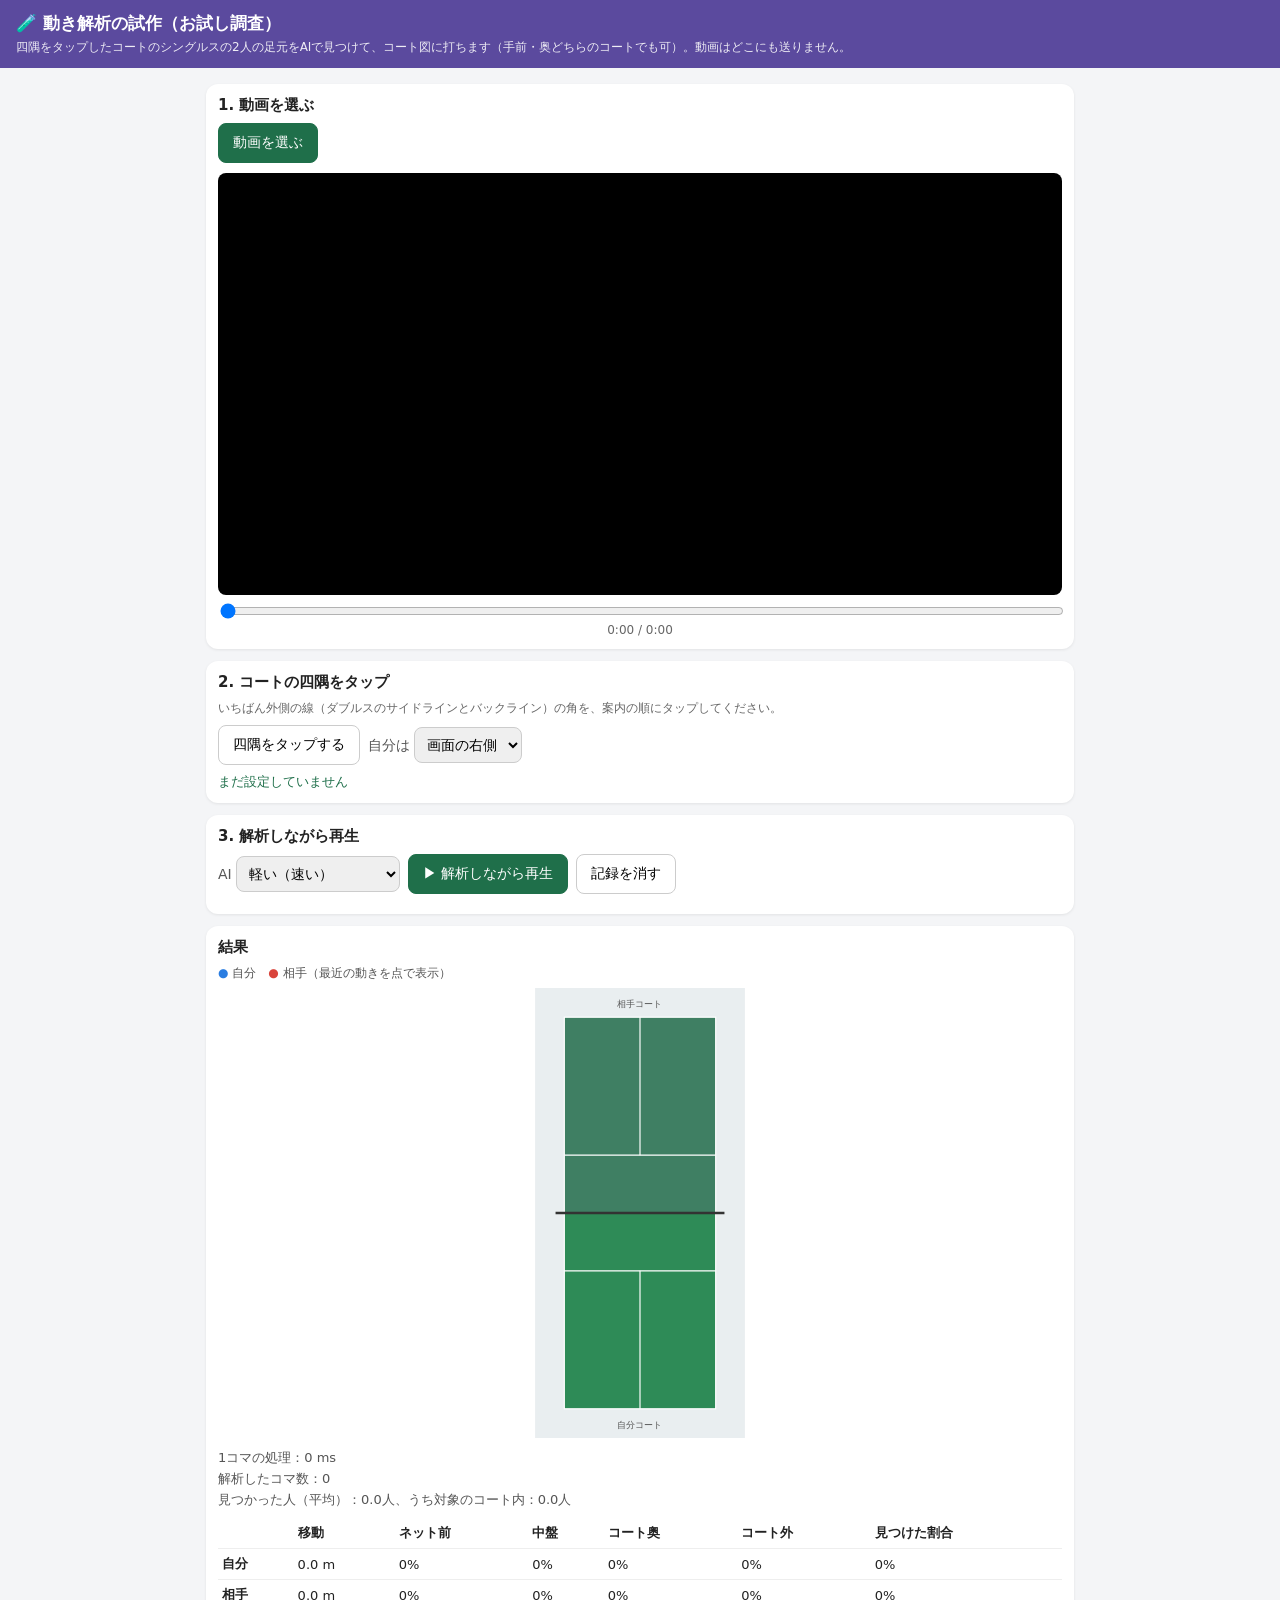
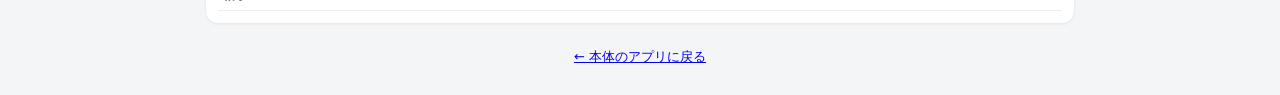
==== spike/pose/index.html @ 62de46e1 "試作ページの説明を「手前のコート」から「四隅をタップしたコート」に直す 中身はもともと、タップしたコートを対象にしている（手前・奥どちらでも可）。  Co-Authored-By: Claude Op" ====
<!DOCTYPE html>
<html lang="ja">
<head>
<meta charset="UTF-8">
<meta name="viewport" content="width=device-width, initial-scale=1">
<title>動き解析の試作</title>
<link rel="stylesheet" href="style.css">
</head>
<body>
<header>
  <h1>🧪 動き解析の試作（お試し調査）</h1>
  <p>四隅をタップしたコートのシングルスの2人の足元をAIで見つけて、コート図に打ちます（手前・奥どちらのコートでも可）。動画はどこにも送りません。</p>
</header>

<main>
  <section class="card">
    <h2>1. 動画を選ぶ</h2>
    <label class="btn primary">動画を選ぶ<input type="file" id="fileInput" accept="video/*"></label>
    <div class="video-wrap">
      <video id="video" playsinline muted></video>
      <canvas id="overlay"></canvas>
    </div>
    <input type="range" id="seek" min="0" max="0" step="0.1" value="0">
    <div class="time" id="time">0:00 / 0:00</div>
  </section>

  <section class="card">
    <h2>2. コートの四隅をタップ</h2>
    <p class="note">いちばん外側の線（ダブルスのサイドラインとバックライン）の角を、案内の順にタップしてください。</p>
    <div class="row">
      <button class="btn" id="calibBtn">四隅をタップする</button>
      <label class="select">自分は
        <select id="meSide">
          <option value="right">画面の右側</option>
          <option value="left">画面の左側</option>
        </select>
      </label>
    </div>
    <p class="status" id="calibStatus">まだ設定していません</p>
  </section>

  <section class="card">
    <h2>3. 解析しながら再生</h2>
    <div class="row">
      <label class="select">AI
        <select id="model">
          <option value="lite">軽い（速い）</option>
          <option value="full">精度が高い（重い）</option>
        </select>
      </label>
      <button class="btn primary" id="runBtn">▶ 解析しながら再生</button>
      <button class="btn" id="resetBtn">記録を消す</button>
    </div>
    <p class="status" id="runStatus"></p>
  </section>

  <section class="card">
    <h2>結果</h2>
    <p class="legend"><span class="me">●</span> 自分　<span class="opp">●</span> 相手（最近の動きを点で表示）</p>
    <svg id="court" xmlns="http://www.w3.org/2000/svg"></svg>
    <div id="stats"></div>
  </section>

  <p class="back"><a href="../../">← 本体のアプリに戻る</a></p>
</main>

<!-- 本体の部品をそのまま使う：コートの寸法、エリアの判定、コート図 -->
<script src="../../js/settings.js"></script>
<script src="../../js/rules.js"></script>
<script src="../../js/court.js"></script>
<script type="module" src="js/main.js"></script>
</body>
</html>
---- spike/pose/style.css ----
* { box-sizing: border-box; }
body { margin: 0; font-family: system-ui, -apple-system, "Hiragino Sans", "Yu Gothic UI", sans-serif; background: #f4f5f7; color: #222; }
header { padding: 12px 16px; background: #5b4a9e; color: #fff; }
header h1 { margin: 0 0 4px; font-size: 17px; }
header p { margin: 0; font-size: 12px; opacity: .9; }
main { max-width: 900px; margin: 0 auto; padding: 16px; display: grid; gap: 12px; }
.card { background: #fff; border-radius: 12px; padding: 12px; box-shadow: 0 1px 3px rgba(0,0,0,.08); }
.card h2 { margin: 0 0 8px; font-size: 15px; }
.note { margin: 0 0 8px; font-size: 12px; color: #666; }
.row { display: flex; flex-wrap: wrap; gap: 8px; align-items: center; }
.btn { display: inline-block; padding: 10px 14px; border: 1px solid #ccc; border-radius: 8px; background: #fff; font-size: 14px; cursor: pointer; }
.btn.primary { background: #1f6f4a; border-color: #1f6f4a; color: #fff; }
.btn input { display: none; }
.select { font-size: 14px; color: #555; }
.select select { padding: 8px; font-size: 14px; border: 1px solid #ccc; border-radius: 8px; }
.video-wrap { position: relative; margin-top: 10px; background: #000; border-radius: 8px; overflow: hidden; }
.video-wrap video { display: block; width: 100%; }
.video-wrap canvas { position: absolute; inset: 0; width: 100%; height: 100%; touch-action: manipulation; }
#seek { width: 100%; margin-top: 8px; }
.time { text-align: center; font-size: 12px; color: #666; font-variant-numeric: tabular-nums; }
.status { margin: 8px 0 0; font-size: 13px; color: #1f6f4a; }
.legend { margin: 0 0 6px; font-size: 12px; color: #555; }
.legend .me { color: #2a7de1; } .legend .opp { color: #d9443b; }
#court { display: block; width: 100%; max-width: 260px; height: 50vh; margin: 0 auto; }
#stats { font-size: 13px; margin-top: 10px; }
#stats table { width: 100%; border-collapse: collapse; }
#stats th, #stats td { padding: 6px 4px; border-bottom: 1px solid #eee; text-align: left; font-variant-numeric: tabular-nums; }
#stats .perf { color: #555; margin: 0 0 8px; line-height: 1.6; }
.back { text-align: center; font-size: 13px; }
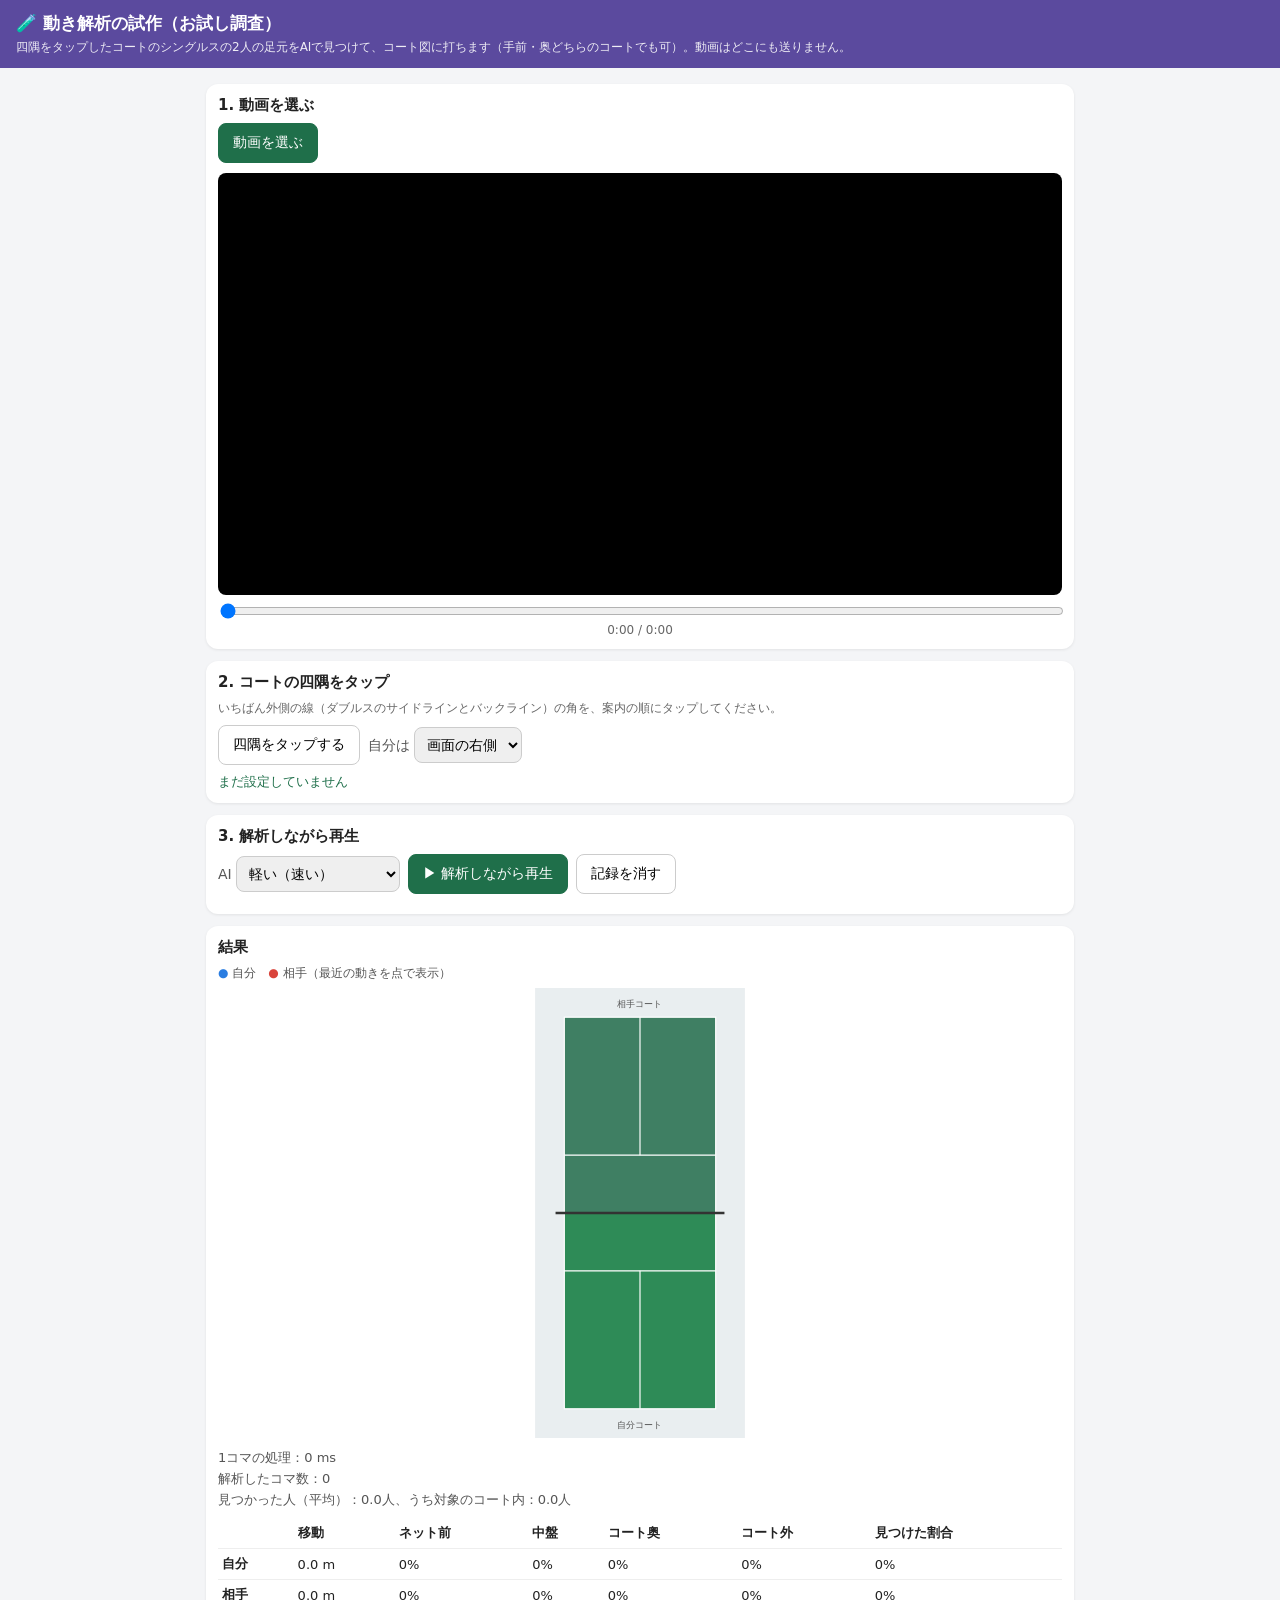
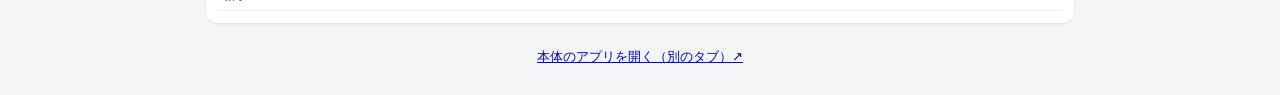
==== commit fc95b082: "試作：位置が間違った場所で止まる不具合を直し、解析結果を守る - 「遠すぎる位置は見間違い」の判定を、固定の3mから経過時間に応じた距離（8m/秒＋1m）に変更 - 続けて3回遠くに見つかったら、そち" ====
--- a/spike/pose/index.html
+++ b/spike/pose/index.html
@@ -61,7 +61,8 @@
     <div id="stats"></div>
   </section>
 
-  <p class="back"><a href="../../">← 本体のアプリに戻る</a></p>
+  <!-- 試作ページは結果を保存しないので、本体は別のタブで開く（この画面と解析結果を残すため） -->
+  <p class="back"><a href="../../" target="_blank" rel="noopener">本体のアプリを開く（別のタブ）↗</a></p>
 </main>
 
 <!-- 本体の部品をそのまま使う：コートの寸法、エリアの判定、コート図 -->
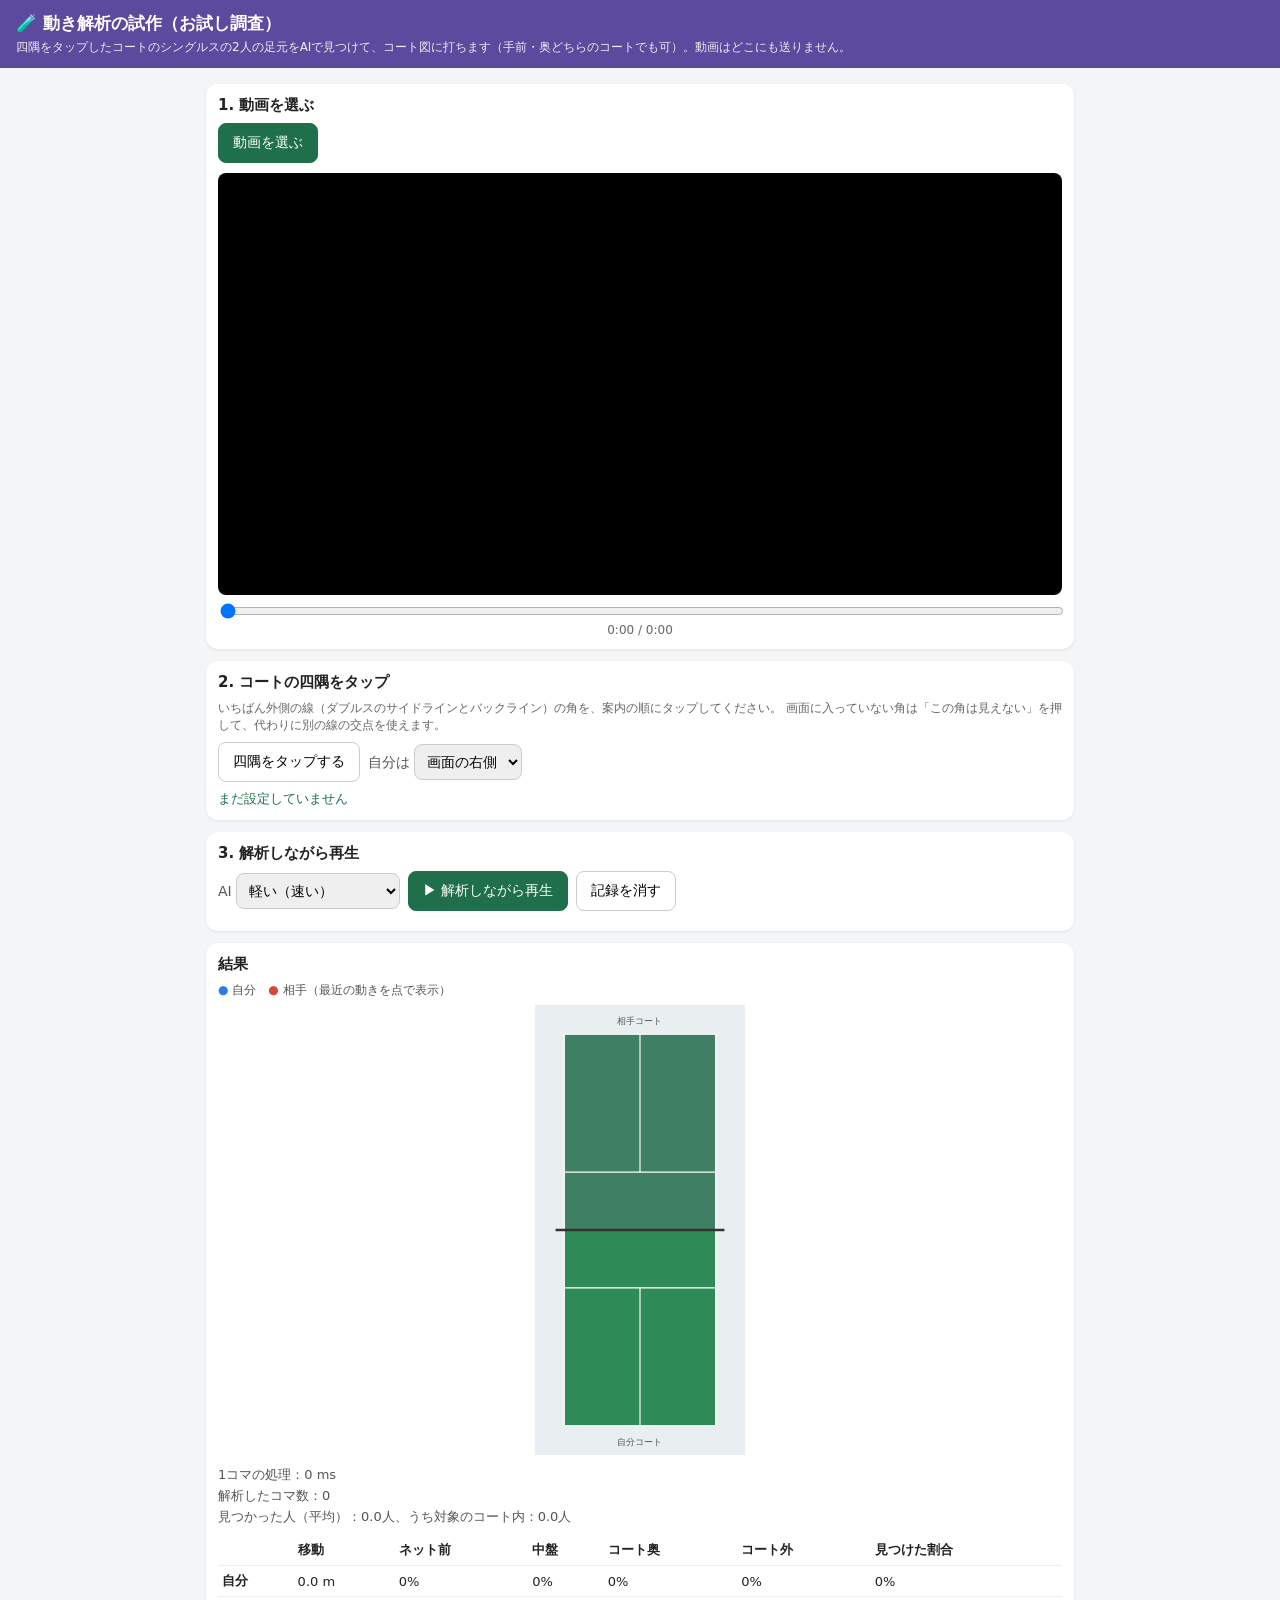
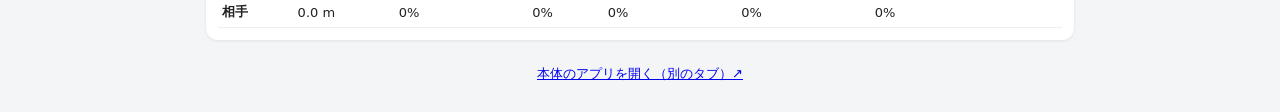
==== commit 2429c27a: "試作：隠れている角の代わりに、別の線の交点を使えるようにする - 四隅をタップする途中で「この角は見えない」を押すと、小さいコート図（動画と同じ向き）が出る - 図の上で代わりの交点を選び（近くの交点" ====
--- a/spike/pose/index.html
+++ b/spike/pose/index.html
@@ -26,9 +26,11 @@
 
   <section class="card">
     <h2>2. コートの四隅をタップ</h2>
-    <p class="note">いちばん外側の線（ダブルスのサイドラインとバックライン）の角を、案内の順にタップしてください。</p>
+    <p class="note">いちばん外側の線（ダブルスのサイドラインとバックライン）の角を、案内の順にタップしてください。
+      画面に入っていない角は「この角は見えない」を押して、代わりに別の線の交点を使えます。</p>
     <div class="row">
       <button class="btn" id="calibBtn">四隅をタップする</button>
+      <button class="btn" id="hiddenBtn" hidden>この角は見えない</button>
       <label class="select">自分は
         <select id="meSide">
           <option value="right">画面の右側</option>
@@ -36,6 +38,8 @@
         </select>
       </label>
     </div>
+    <!-- 代わりの点を選ぶコート図（動画と同じ向き） -->
+    <svg id="pointPicker" xmlns="http://www.w3.org/2000/svg" hidden></svg>
     <p class="status" id="calibStatus">まだ設定していません</p>
   </section>
 
--- a/spike/pose/style.css
+++ b/spike/pose/style.css
@@ -19,6 +19,8 @@
 #seek { width: 100%; margin-top: 8px; }
 .time { text-align: center; font-size: 12px; color: #666; font-variant-numeric: tabular-nums; }
 .status { margin: 8px 0 0; font-size: 13px; color: #1f6f4a; }
+.btn[hidden], #pointPicker[hidden] { display: none; }
+#pointPicker { display: block; width: 100%; max-width: 520px; margin: 10px auto 0; touch-action: manipulation; cursor: pointer; }
 .legend { margin: 0 0 6px; font-size: 12px; color: #555; }
 .legend .me { color: #2a7de1; } .legend .opp { color: #d9443b; }
 #court { display: block; width: 100%; max-width: 260px; height: 50vh; margin: 0 auto; }
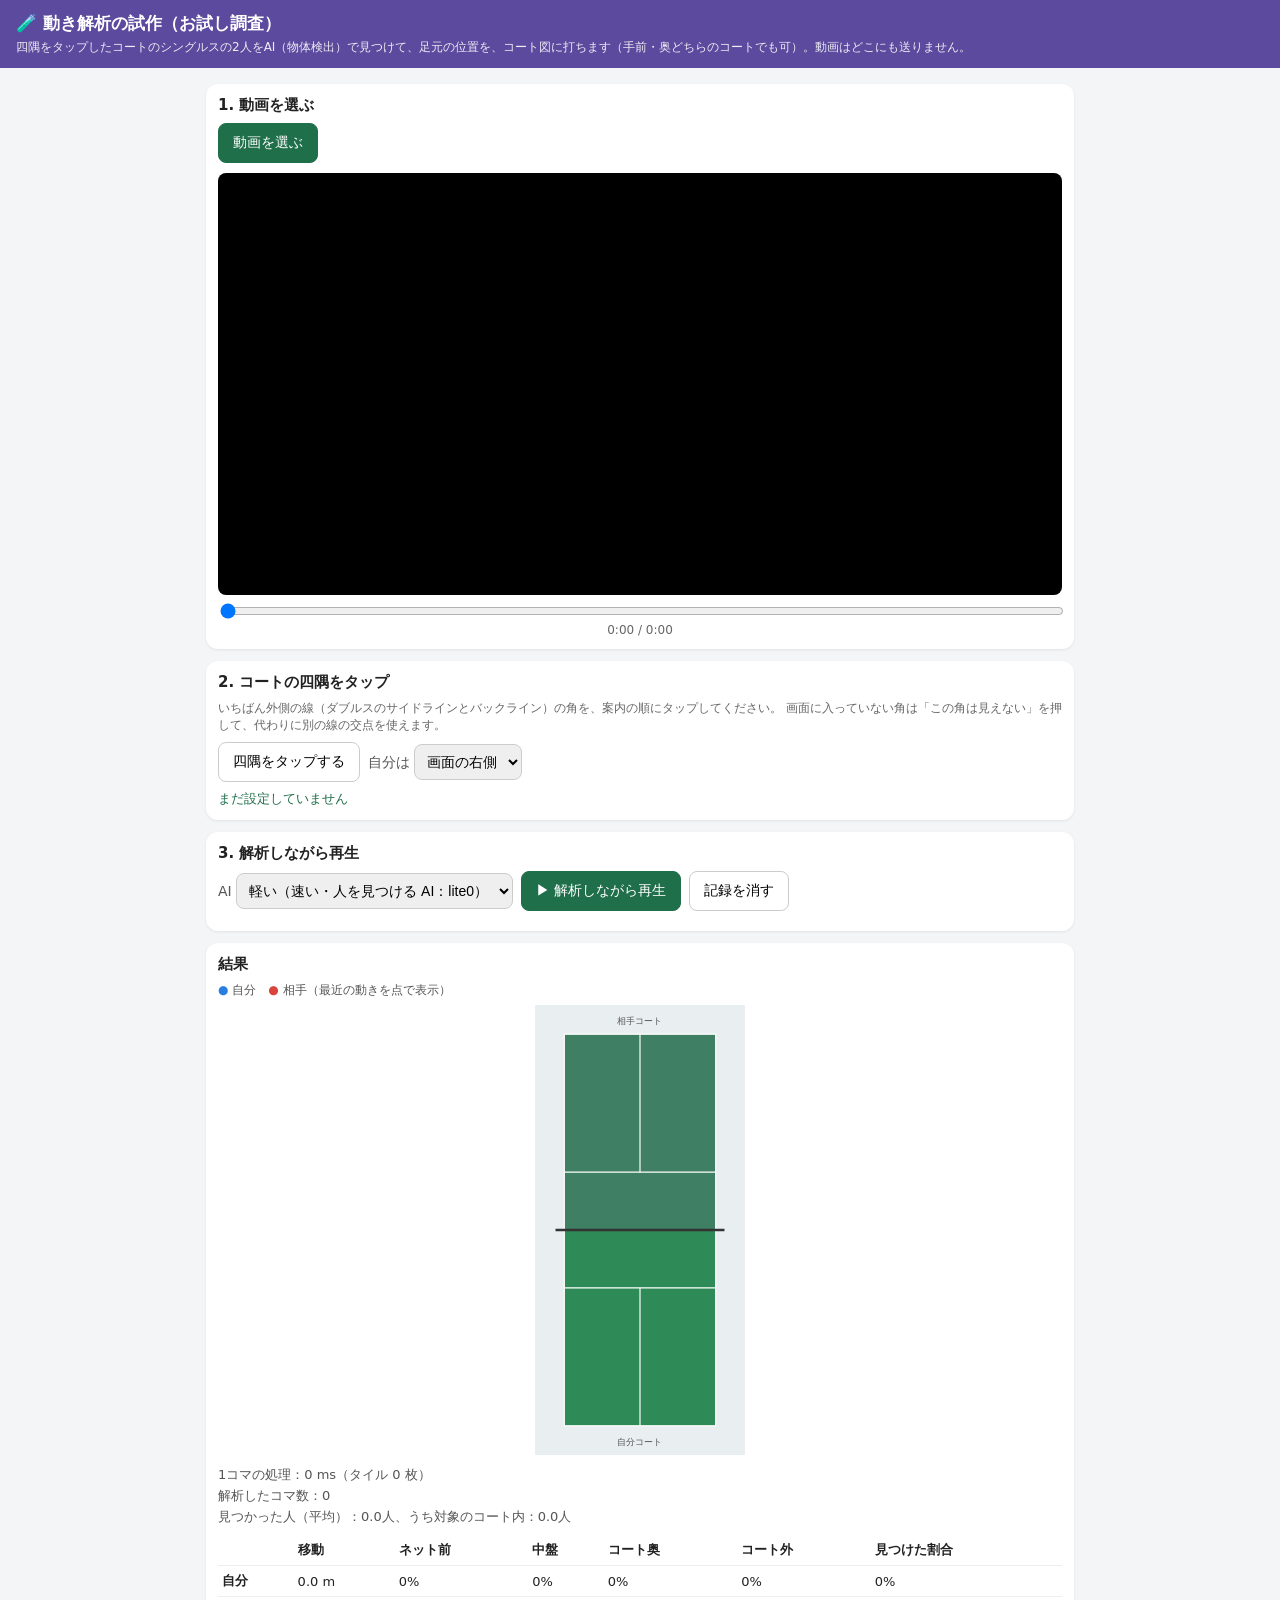
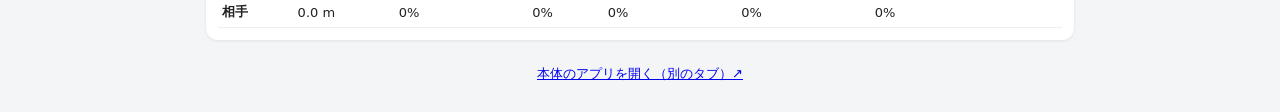
==== commit ba8fe949: "試作：人を見つける AI を物体検出に変え、対象のコートのまわりだけをタイルに分けて解析する 実際の動画（体育館を2階から撮影、人が多く小さい）で、姿勢推定は0〜1人しか見つけられなかった。 - 人を" ====
--- a/spike/pose/index.html
+++ b/spike/pose/index.html
@@ -9,7 +9,7 @@
 <body>
 <header>
   <h1>🧪 動き解析の試作（お試し調査）</h1>
-  <p>四隅をタップしたコートのシングルスの2人の足元をAIで見つけて、コート図に打ちます（手前・奥どちらのコートでも可）。動画はどこにも送りません。</p>
+  <p>四隅をタップしたコートのシングルスの2人をAI（物体検出）で見つけて、足元の位置を、コート図に打ちます（手前・奥どちらのコートでも可）。動画はどこにも送りません。</p>
 </header>
 
 <main>
@@ -48,8 +48,8 @@
     <div class="row">
       <label class="select">AI
         <select id="model">
-          <option value="lite">軽い（速い）</option>
-          <option value="full">精度が高い（重い）</option>
+          <option value="lite">軽い（速い・人を見つける AI：lite0）</option>
+          <option value="full">精度が高い（重い・lite2）</option>
         </select>
       </label>
       <button class="btn primary" id="runBtn">▶ 解析しながら再生</button>
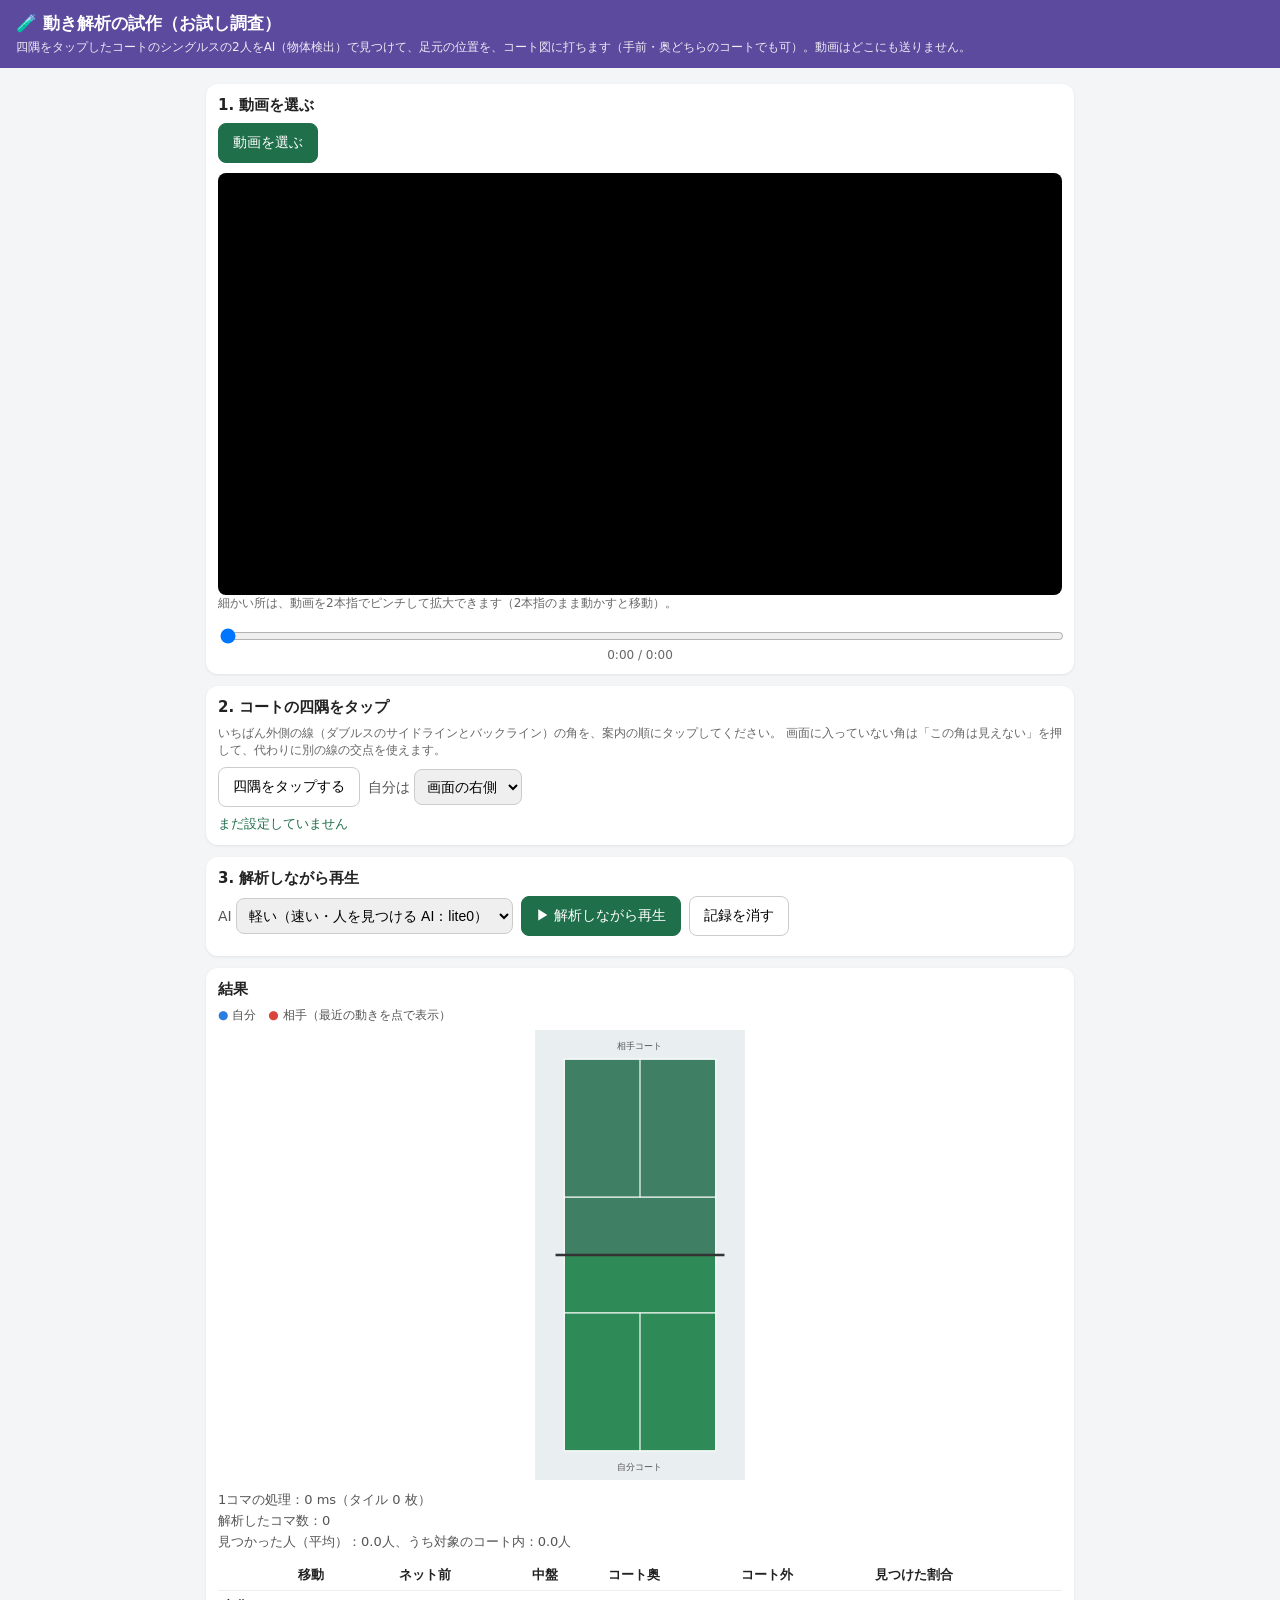
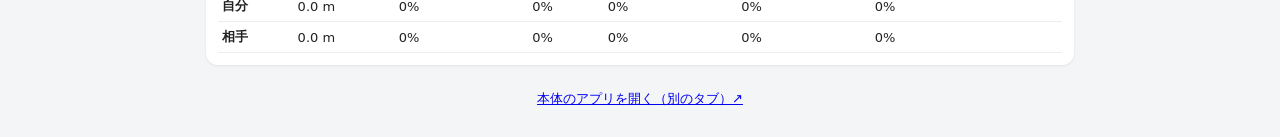
==== commit 6440f974: "試作：拡大鏡をやめて、動画の枠の中を2本指でピンチして拡大できるようにする 拡大鏡よりピンチのほうが使いやすいとのことで変更。 - 2本指：ピンチで拡大・縮小（最大5倍）、そのまま動かすと見る場所を移" ====
--- a/spike/pose/index.html
+++ b/spike/pose/index.html
@@ -16,10 +16,15 @@
   <section class="card">
     <h2>1. 動画を選ぶ</h2>
     <label class="btn primary">動画を選ぶ<input type="file" id="fileInput" accept="video/*"></label>
-    <div class="video-wrap">
-      <video id="video" playsinline muted></video>
-      <canvas id="overlay"></canvas>
+    <!-- 2本指でピンチすると、この枠の中だけ拡大できる（zoom.js） -->
+    <div class="video-wrap" id="videoWrap">
+      <div class="zoom-layer" id="zoomLayer">
+        <video id="video" playsinline muted></video>
+        <canvas id="overlay"></canvas>
+      </div>
+      <button class="zoom-reset" id="zoomResetBtn" hidden>拡大を戻す</button>
     </div>
+    <p class="note">細かい所は、動画を2本指でピンチして拡大できます（2本指のまま動かすと移動）。</p>
     <input type="range" id="seek" min="0" max="0" step="0.1" value="0">
     <div class="time" id="time">0:00 / 0:00</div>
   </section>
@@ -30,6 +35,7 @@
       画面に入っていない角は「この角は見えない」を押して、代わりに別の線の交点を使えます。</p>
     <div class="row">
       <button class="btn" id="calibBtn">四隅をタップする</button>
+      <button class="btn" id="undoBtn" hidden>↩ 1つ戻す</button>
       <button class="btn" id="hiddenBtn" hidden>この角は見えない</button>
       <label class="select">自分は
         <select id="meSide">
--- a/spike/pose/style.css
+++ b/spike/pose/style.css
@@ -13,9 +13,14 @@
 .btn input { display: none; }
 .select { font-size: 14px; color: #555; }
 .select select { padding: 8px; font-size: 14px; border: 1px solid #ccc; border-radius: 8px; }
-.video-wrap { position: relative; margin-top: 10px; background: #000; border-radius: 8px; overflow: hidden; }
-.video-wrap video { display: block; width: 100%; }
-.video-wrap canvas { position: absolute; inset: 0; width: 100%; height: 100%; touch-action: manipulation; }
+.video-wrap { position: relative; margin-top: 10px; background: #000; border-radius: 8px; overflow: hidden; touch-action: pan-y; }
+/* 拡大する中の層（動画と、上に重ねた canvas）。左上を起点に拡大する */
+.zoom-layer { position: relative; transform-origin: 0 0; }
+.zoom-layer video { display: block; width: 100%; }
+.zoom-layer canvas { position: absolute; inset: 0; width: 100%; height: 100%; }
+.zoom-reset { position: absolute; right: 8px; bottom: 8px; padding: 8px 12px; border: none; border-radius: 8px;
+  background: rgba(0,0,0,.65); color: #fff; font-size: 13px; cursor: pointer; }
+.zoom-reset[hidden] { display: none; }
 #seek { width: 100%; margin-top: 8px; }
 .time { text-align: center; font-size: 12px; color: #666; font-variant-numeric: tabular-nums; }
 .status { margin: 8px 0 0; font-size: 13px; color: #1f6f4a; }
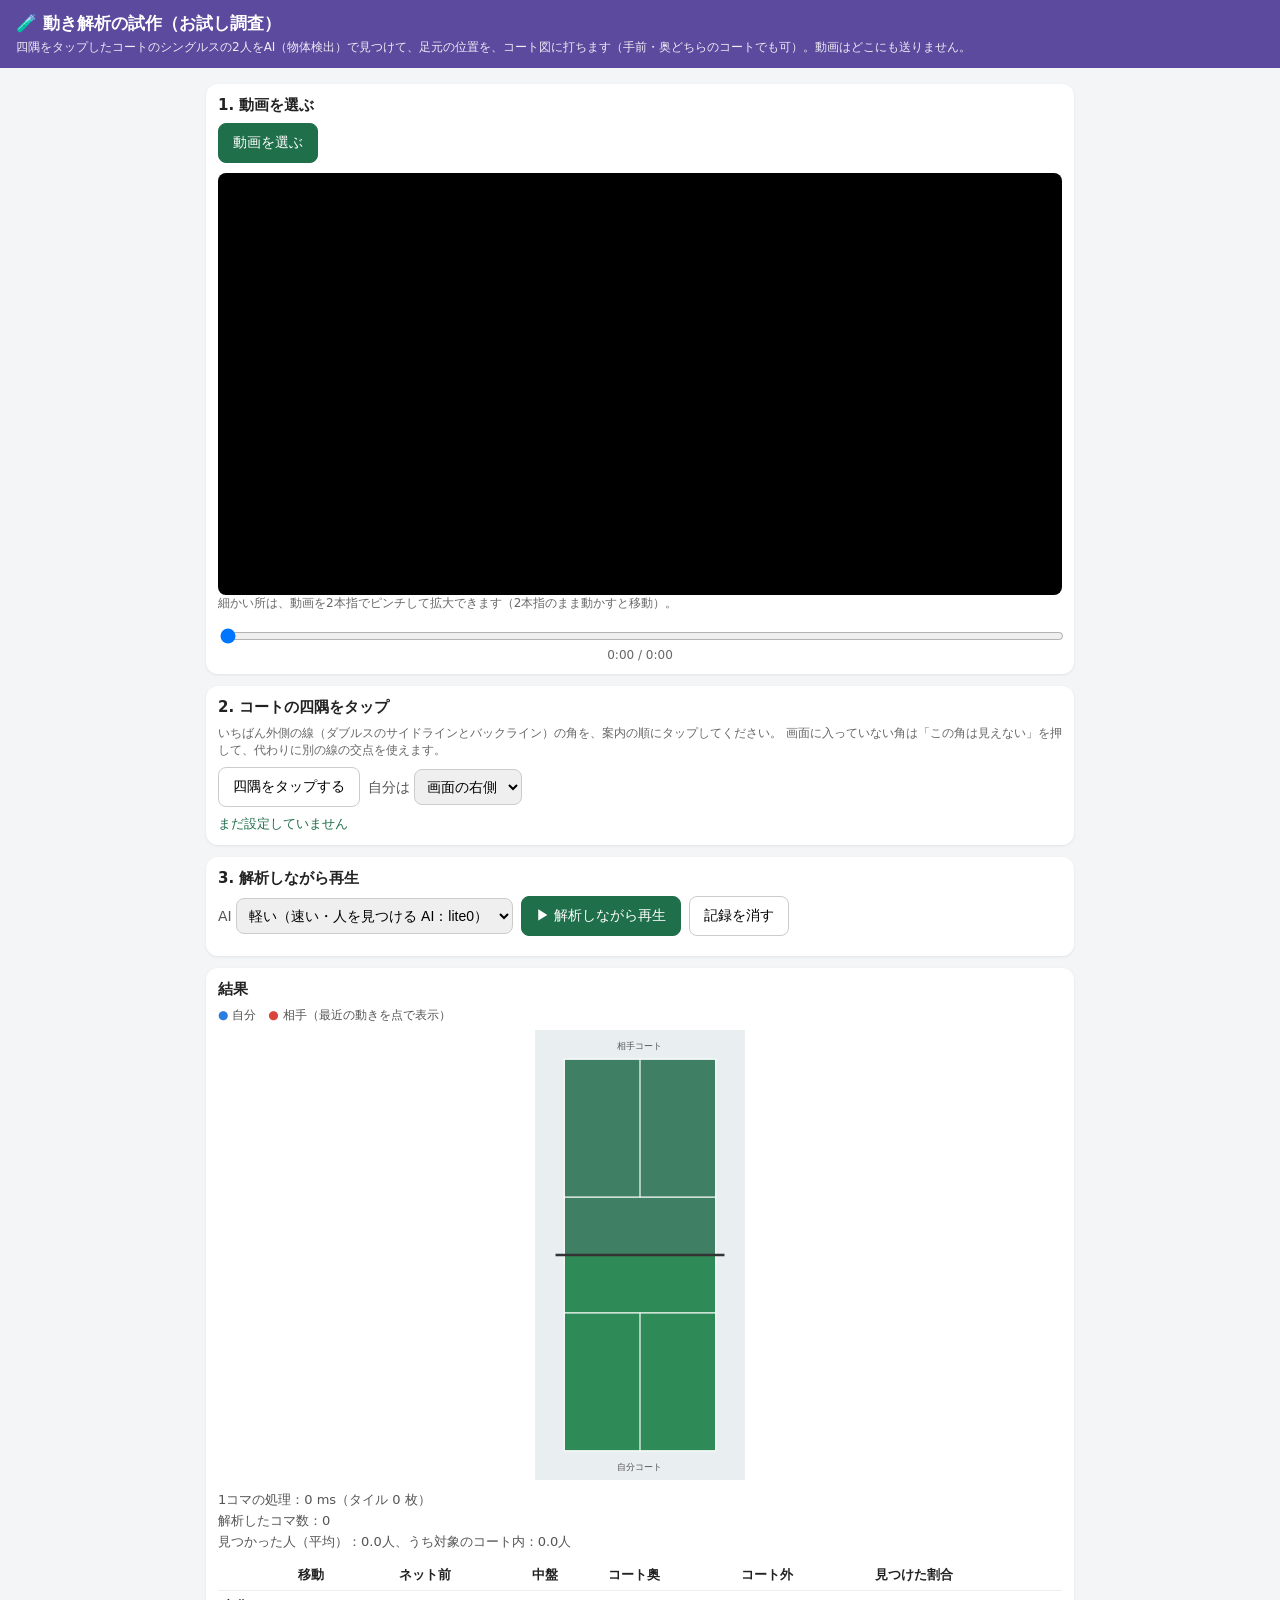
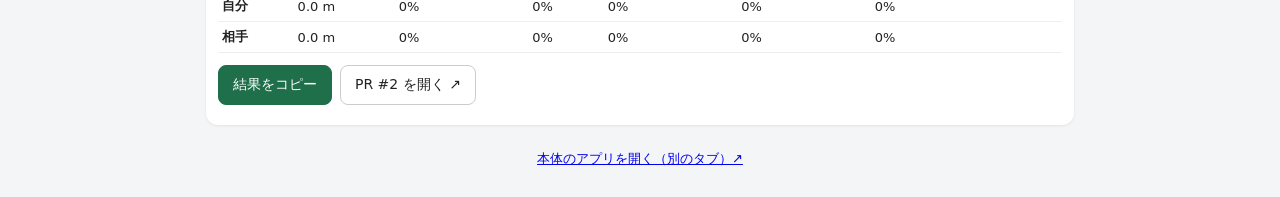
==== commit 113ad558: "試作：検証結果をコピーして、PR #2 にコメントで貼れるようにする - 「結果をコピー」：動画名・解析した範囲・AI・端末・速度・人数・移動とエリアの割合を、貼り付け用の文章にしてコピー - 「PR" ====
--- a/spike/pose/index.html
+++ b/spike/pose/index.html
@@ -69,6 +69,13 @@
     <p class="legend"><span class="me">●</span> 自分　<span class="opp">●</span> 相手（最近の動きを点で表示）</p>
     <svg id="court" xmlns="http://www.w3.org/2000/svg"></svg>
     <div id="stats"></div>
+    <!-- 検証結果を GitHub の PR #2 にコメントで貼るためのコピー -->
+    <div class="row report-row">
+      <button class="btn primary" id="copyBtn">結果をコピー</button>
+      <a class="btn" href="https://github.com/Nobu-Chine/badminton-analyzer/pull/2" target="_blank" rel="noopener">PR #2 を開く ↗</a>
+    </div>
+    <p class="status" id="copyStatus"></p>
+    <textarea id="reportText" readonly hidden></textarea>
   </section>
 
   <!-- 試作ページは結果を保存しないので、本体は別のタブで開く（この画面と解析結果を残すため） -->
--- a/spike/pose/style.css
+++ b/spike/pose/style.css
@@ -34,3 +34,7 @@
 #stats th, #stats td { padding: 6px 4px; border-bottom: 1px solid #eee; text-align: left; font-variant-numeric: tabular-nums; }
 #stats .perf { color: #555; margin: 0 0 8px; line-height: 1.6; }
 .back { text-align: center; font-size: 13px; }
+.report-row { margin-top: 12px; }
+.report-row a.btn { text-decoration: none; color: #222; }
+#reportText { width: 100%; height: 11em; margin-top: 8px; font-size: 12px; }
+#reportText[hidden] { display: none; }
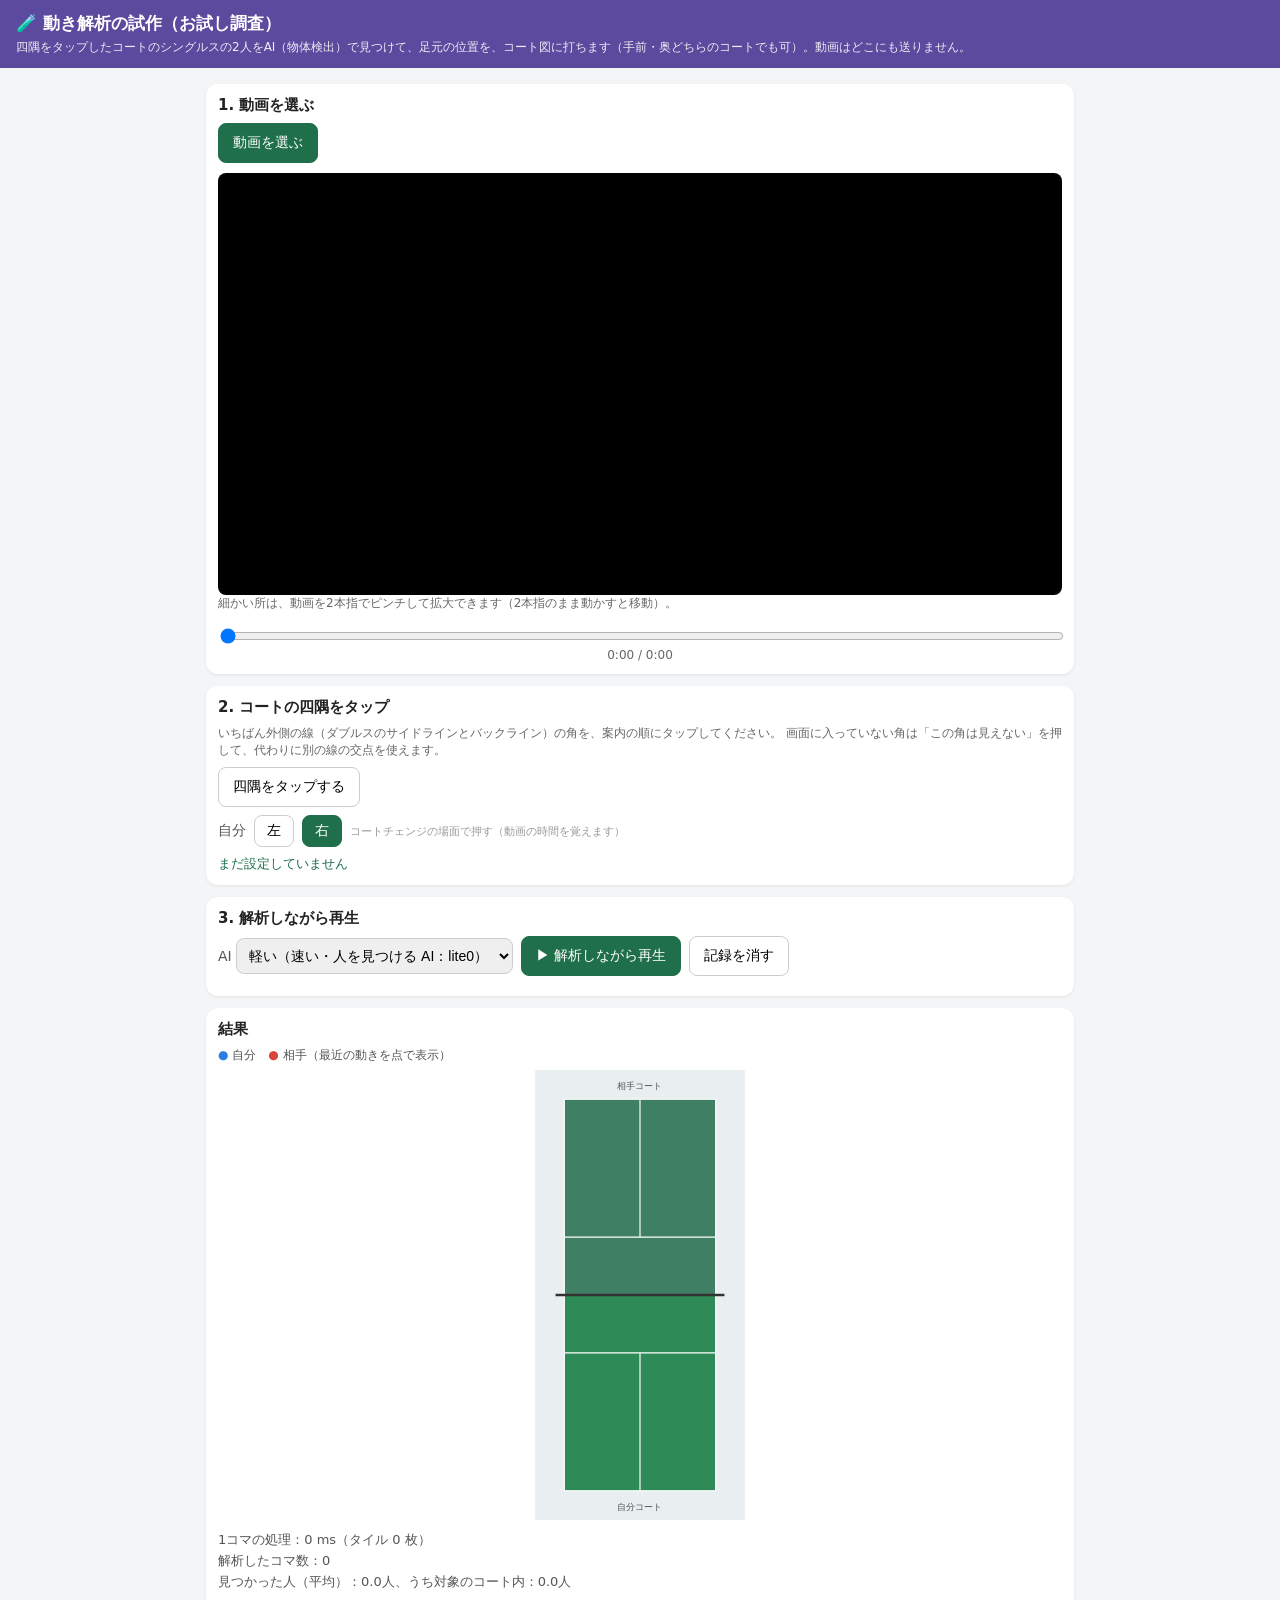
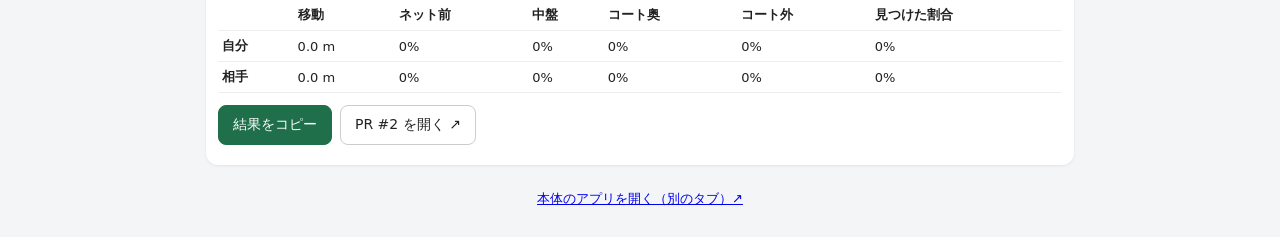
==== commit da7722dd: "試作：コートチェンジを動画の時間ごとに覚え、自分と相手を正しく振り分ける 「自分は画面の右側／左側」を1回だけ選ぶ方式では、コートチェンジのあと自分と相手が入れ替わっていた。 - 四隅の設定は1回だけ" ====
--- a/spike/pose/index.html
+++ b/spike/pose/index.html
@@ -37,13 +37,15 @@
       <button class="btn" id="calibBtn">四隅をタップする</button>
       <button class="btn" id="undoBtn" hidden>↩ 1つ戻す</button>
       <button class="btn" id="hiddenBtn" hidden>この角は見えない</button>
-      <label class="select">自分は
-        <select id="meSide">
-          <option value="right">画面の右側</option>
-          <option value="left">画面の左側</option>
-        </select>
-      </label>
     </div>
+    <!-- 自分が画面の左右どちらにいるか。コートチェンジの場面で押すと、その動画の時間を覚える -->
+    <div class="row side-row">
+      <span>自分</span>
+      <button class="btn small" data-me-side="left">左</button>
+      <button class="btn small" data-me-side="right">右</button>
+      <small>コートチェンジの場面で押す（動画の時間を覚えます）</small>
+    </div>
+    <div class="side-changes" id="sideChanges" hidden></div>
     <!-- 代わりの点を選ぶコート図（動画と同じ向き） -->
     <svg id="pointPicker" xmlns="http://www.w3.org/2000/svg" hidden></svg>
     <p class="status" id="calibStatus">まだ設定していません</p>
--- a/spike/pose/style.css
+++ b/spike/pose/style.css
@@ -34,6 +34,15 @@
 #stats th, #stats td { padding: 6px 4px; border-bottom: 1px solid #eee; text-align: left; font-variant-numeric: tabular-nums; }
 #stats .perf { color: #555; margin: 0 0 8px; line-height: 1.6; }
 .back { text-align: center; font-size: 13px; }
+/* 自分の左右とコートチェンジ */
+.side-row { margin-top: 8px; font-size: 14px; color: #555; }
+.btn.small { padding: 6px 12px; }
+.btn.selected { background: #1f6f4a; border-color: #1f6f4a; color: #fff; }
+.side-row small { font-size: 11px; color: #999; }
+.side-changes { display: flex; flex-wrap: wrap; align-items: center; gap: 4px 8px; margin-top: 6px; font-size: 12px; color: #777; }
+.side-changes[hidden] { display: none; }
+.side-change { display: inline-flex; align-items: center; gap: 2px; padding: 2px 6px; background: #f1f5f3; border-radius: 6px; color: #333; }
+.side-change button { border: none; background: none; color: #999; font-size: 13px; padding: 2px 4px; cursor: pointer; }
 .report-row { margin-top: 12px; }
 .report-row a.btn { text-decoration: none; color: #222; }
 #reportText { width: 100%; height: 11em; margin-top: 8px; font-size: 12px; }
